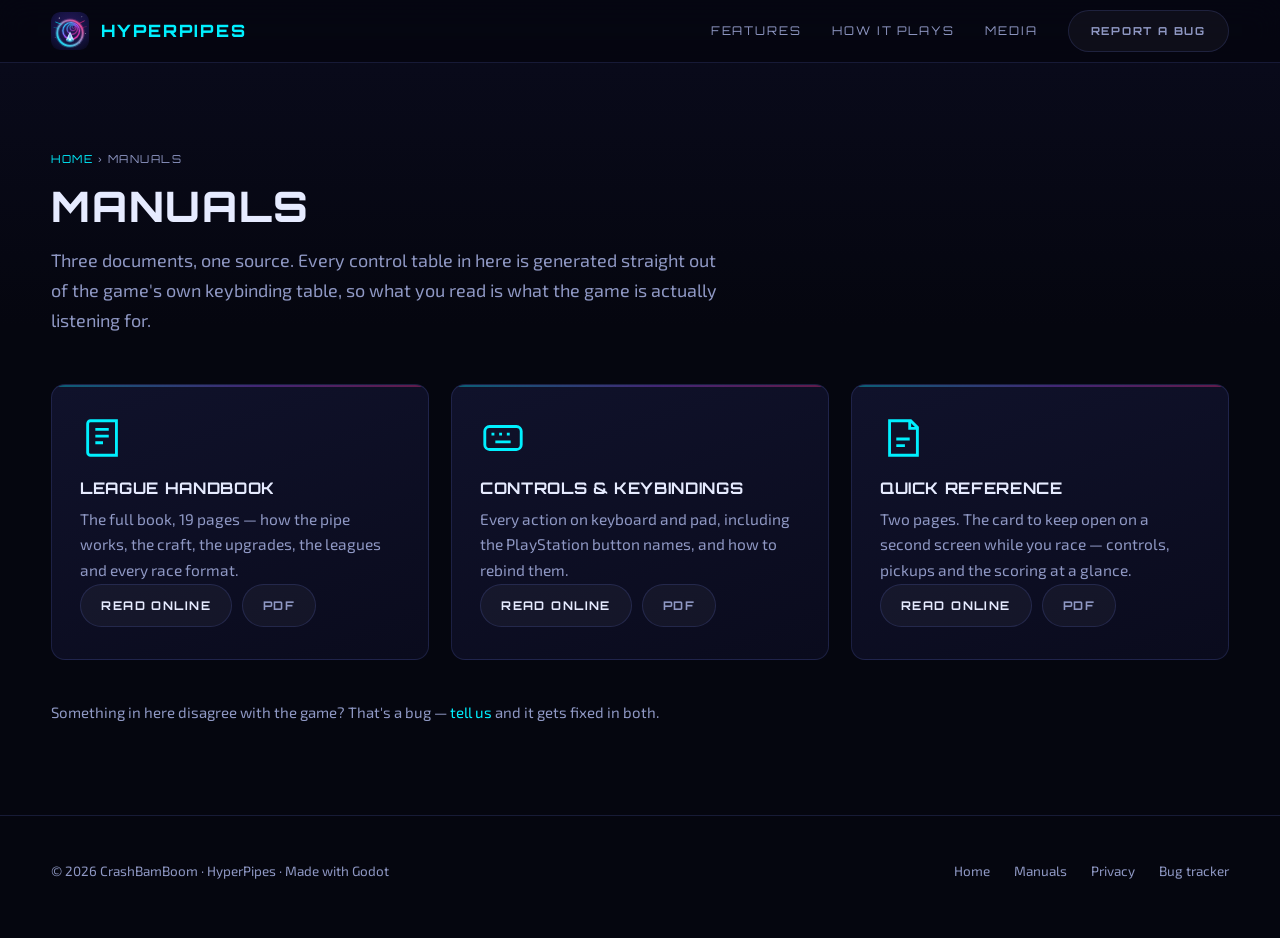
==== manual/index.html @ ef0cdf83 "Add the manual and a privacy policy Steam's Basic Info tab wants an Online Manual URL and a Privacy " ====
<!DOCTYPE html>
<html lang="en">
<head>
<meta charset="utf-8">
<meta name="viewport" content="width=device-width, initial-scale=1">
<title>HyperPipes — Manuals</title>
<meta name="description" content="The HyperPipes League Handbook, controls reference and quick-reference card. Read online or download as PDF.">
<meta name="theme-color" content="#05060f">

<meta property="og:type" content="article">
<meta property="og:title" content="HyperPipes — Manuals">
<meta property="og:description" content="League Handbook, controls reference and quick-reference card. Read online or download as PDF.">
<meta property="og:image" content="../assets/img/social-card.png">
<meta name="twitter:card" content="summary_large_image">

<link rel="icon" href="../assets/img/icon.svg" type="image/svg+xml">
<link rel="apple-touch-icon" href="../assets/img/icon.svg">
<link rel="stylesheet" href="../assets/css/style.css">
</head>
<body>

<header class="topbar stuck">
  <div class="shell">
    <a class="brand" href="../">
      <img src="../assets/img/icon.svg" alt="">
      <b>HyperPipes</b>
    </a>
    <nav class="nav">
      <a href="../#features">Features</a>
      <a href="../#play">How it plays</a>
      <a href="../#media">Media</a>
      <a class="btn" href="https://github.com/CrashBam/hyperpipes-bugs/issues/new/choose" target="_blank" rel="noopener">Report a bug</a>
    </nav>
  </div>
</header>

<main class="subpage">
  <div class="shell">

    <p class="crumb"><a href="../">Home</a> &rsaquo; Manuals</p>
    <h1 class="section-title">Manuals</h1>
    <p class="lede">Three documents, one source. Every control table in here is
    generated straight out of the game's own keybinding table, so what you read
    is what the game is actually listening for.</p>

    <div class="grid">

      <article class="card">
        <svg class="ico" viewBox="0 0 24 24" fill="none" stroke="currentColor" stroke-width="1.5" aria-hidden="true">
          <path d="M4 4.5A1.5 1.5 0 0 1 5.5 3H19v18H5.5A1.5 1.5 0 0 1 4 19.5z"/>
          <path d="M8 7.5h7M8 11h7M8 14.5h4"/>
        </svg>
        <h3>League Handbook</h3>
        <p>The full book, 19 pages — how the pipe works, the craft, the upgrades,
        the leagues and every race format.</p>
        <p class="doc-links">
          <a class="btn" href="manual.html">Read online</a>
          <a class="btn btn-quiet" href="HyperPipes_Manual.pdf" download>PDF</a>
        </p>
      </article>

      <article class="card">
        <svg class="ico" viewBox="0 0 24 24" fill="none" stroke="currentColor" stroke-width="1.5" aria-hidden="true">
          <rect x="2.5" y="6" width="19" height="12" rx="2.5"/>
          <path d="M6 10h1.5M10 10h1.5M14 10h1.5M18 10h.01M8 14h8"/>
        </svg>
        <h3>Controls &amp; Keybindings</h3>
        <p>Every action on keyboard and pad, including the PlayStation button
        names, and how to rebind them.</p>
        <p class="doc-links">
          <a class="btn" href="keybindings.html">Read online</a>
          <a class="btn btn-quiet" href="HyperPipes_Controls.pdf" download>PDF</a>
        </p>
      </article>

      <article class="card">
        <svg class="ico" viewBox="0 0 24 24" fill="none" stroke="currentColor" stroke-width="1.5" aria-hidden="true">
          <path d="M5 3h11l3.5 3.5V21H5z"/>
          <path d="M15.5 3v4H20"/>
          <path d="M8.5 12.5h7M8.5 16h4.5"/>
        </svg>
        <h3>Quick Reference</h3>
        <p>Two pages. The card to keep open on a second screen while you race —
        controls, pickups and the scoring at a glance.</p>
        <p class="doc-links">
          <a class="btn" href="quickref.html">Read online</a>
          <a class="btn btn-quiet" href="HyperPipes_QuickReference.pdf" download>PDF</a>
        </p>
      </article>

    </div>

    <p class="foot-note">Something in here disagree with the game? That's a bug —
    <a href="https://github.com/CrashBam/hyperpipes-bugs/issues/new/choose" target="_blank" rel="noopener">tell us</a>
    and it gets fixed in both.</p>

  </div>
</main>

<footer>
  <div class="shell">
    <p>&copy; <span id="year">2026</span> CrashBamBoom &middot; HyperPipes &middot; Made with Godot</p>
    <nav class="fnav">
      <a href="../">Home</a>
      <a href="./">Manuals</a>
      <a href="../privacy/">Privacy</a>
      <a href="https://github.com/CrashBam/hyperpipes-bugs/issues" target="_blank" rel="noopener">Bug tracker</a>
    </nav>
  </div>
</footer>

<script>document.getElementById("year").textContent = new Date().getFullYear();</script>
</body>
</html>
---- assets/css/style.css ----
/* ==========================================================================
   HYPERPIPES — site styles
   Brand colours are lifted straight from the game's app icon so the site and
   the game read as one thing: cyan -> purple -> pink neon on deep navy.
   ========================================================================== */

@font-face {
  font-family: "Orbitron";
  src: url("../fonts/Orbitron.ttf") format("truetype");
  font-weight: 400 900;
  font-display: swap;
}
@font-face {
  font-family: "Exo2";
  src: url("../fonts/Exo2.ttf") format("truetype");
  font-weight: 300 700;
  font-display: swap;
}

:root {
  --void:      #05060f;
  --navy:      #0a0b1d;
  --panel:     #10122b;
  --panel-hi:  #171a3d;
  --line:      rgba(120, 140, 255, 0.16);

  --cyan:      #00f0ff;
  --purple:    #a44dff;
  --pink:      #ff2e88;

  --text:      #e6ebff;
  --muted:     #8f98c4;

  --neon: linear-gradient(100deg, var(--cyan), var(--purple) 55%, var(--pink));

  --shell: min(1180px, 92vw);
  --r: 14px;
}

*, *::before, *::after { box-sizing: border-box; }

html { scroll-behavior: smooth; scroll-padding-top: 90px; }

body {
  margin: 0;
  background: var(--void);
  color: var(--text);
  font-family: "Exo2", "Segoe UI", system-ui, -apple-system, sans-serif;
  font-size: 17px;
  line-height: 1.65;
  -webkit-font-smoothing: antialiased;
  overflow-x: hidden;
}

h1, h2, h3, .mono {
  font-family: "Orbitron", "Exo2", sans-serif;
  letter-spacing: 0.04em;
  line-height: 1.15;
  margin: 0;
}

a { color: var(--cyan); text-decoration: none; }
a:hover { color: #fff; }

img, svg { max-width: 100%; display: block; }

.shell { width: var(--shell); margin-inline: auto; }

/* --- shared section furniture ------------------------------------------- */

section { position: relative; padding: 96px 0; }

.eyebrow {
  font-family: "Orbitron", sans-serif;
  font-size: 12px;
  letter-spacing: 0.34em;
  text-transform: uppercase;
  color: var(--cyan);
  margin: 0 0 14px;
  display: flex;
  align-items: center;
  gap: 12px;
}
.eyebrow::after {
  content: "";
  flex: 1;
  height: 1px;
  background: linear-gradient(90deg, rgba(0, 240, 255, 0.5), transparent);
}

.section-title {
  font-size: clamp(28px, 4vw, 42px);
  font-weight: 800;
  text-transform: uppercase;
  margin-bottom: 16px;
}

.lede {
  color: var(--muted);
  max-width: 62ch;
  font-size: 18px;
  margin: 0 0 48px;
}

/* --- buttons ------------------------------------------------------------- */

.btn {
  display: inline-flex;
  align-items: center;
  gap: 10px;
  padding: 15px 30px;
  border-radius: 999px;
  border: 1px solid var(--line);
  font-family: "Orbitron", sans-serif;
  font-size: 14px;
  font-weight: 700;
  letter-spacing: 0.12em;
  text-transform: uppercase;
  color: var(--text);
  background: rgba(255, 255, 255, 0.04);
  cursor: pointer;
  transition: transform .18s ease, box-shadow .18s ease,
              background .18s ease, border-color .18s ease;
}
.btn:hover {
  color: #fff;
  transform: translateY(-2px);
  border-color: rgba(0, 240, 255, 0.55);
  background: rgba(0, 240, 255, 0.09);
}
.btn svg { width: 17px; height: 17px; flex: none; }

.btn-primary {
  background: var(--neon);
  border-color: transparent;
  color: #05060f;
  box-shadow: 0 8px 34px rgba(164, 77, 255, 0.35);
}
.btn-primary:hover {
  color: #05060f;
  background: var(--neon);
  box-shadow: 0 12px 42px rgba(164, 77, 255, 0.55);
}

/* --- top bar ------------------------------------------------------------- */

.topbar {
  position: fixed;
  inset: 0 0 auto 0;
  z-index: 50;
  padding: 16px 0;
  transition: background .25s ease, border-color .25s ease, padding .25s ease;
  border-bottom: 1px solid transparent;
}
.topbar.stuck {
  padding: 10px 0;
  background: rgba(5, 6, 15, 0.82);
  backdrop-filter: blur(14px);
  border-bottom-color: var(--line);
}
.topbar .shell {
  display: flex;
  align-items: center;
  gap: 28px;
}

.brand { display: flex; align-items: center; gap: 12px; }
.brand img { width: 38px; height: 38px; border-radius: 9px; }
.brand b {
  font-family: "Orbitron", sans-serif;
  font-size: 17px;
  font-weight: 800;
  letter-spacing: 0.12em;
  text-transform: uppercase;
}

.nav { margin-left: auto; display: flex; align-items: center; gap: 30px; }
.nav a {
  font-family: "Orbitron", sans-serif;
  font-size: 12px;
  letter-spacing: 0.16em;
  text-transform: uppercase;
  color: var(--muted);
}
.nav a:hover { color: #fff; }
.nav .btn { padding: 11px 22px; font-size: 11px; }

/* --- hero ---------------------------------------------------------------- */

.hero {
  min-height: 100svh;
  display: grid;
  place-items: center;
  text-align: center;
  padding: 140px 0 80px;
  overflow: hidden;
}

/* the receding neon tunnel behind the headline */
.hero-art {
  position: absolute;
  inset: 0;
  z-index: 0;
  pointer-events: none;
  overflow: hidden;
}
.hero-art::after {                 /* vignette so text always wins */
  content: "";
  position: absolute;
  inset: 0;
  background:
    radial-gradient(ellipse at 50% 45%,
      rgba(5, 6, 15, .38) 0%, rgba(5, 6, 15, .62) 55%, var(--void) 88%),
    linear-gradient(to bottom, transparent 60%, var(--void) 100%);
}
.hero-art svg { position: absolute; inset: 0; width: 100%; height: 100%; }

/* rings are concentric, so scaling each about its own box centre reads as one
   tunnel rushing at the camera — and fill-box behaves the same in every browser */
.ring {
  transform-box: fill-box;
  transform-origin: center;
  animation: rush 7s linear infinite;
}
.ring:nth-child(2) { animation-delay: -1.16s; }
.ring:nth-child(3) { animation-delay: -2.33s; }
.ring:nth-child(4) { animation-delay: -3.5s; }
.ring:nth-child(5) { animation-delay: -4.66s; }
.ring:nth-child(6) { animation-delay: -5.83s; }

@keyframes rush {
  0%   { transform: scale(.06); opacity: 0; }
  12%  { opacity: .9; }
  70%  { opacity: .55; }
  100% { transform: scale(3.6); opacity: 0; }
}

.hero-inner { position: relative; z-index: 1; }

.badge {
  display: inline-flex;
  align-items: center;
  gap: 9px;
  padding: 7px 17px;
  margin-bottom: 26px;
  border: 1px solid var(--line);
  border-radius: 999px;
  background: rgba(255, 255, 255, 0.04);
  font-family: "Orbitron", sans-serif;
  font-size: 11px;
  letter-spacing: 0.22em;
  text-transform: uppercase;
  color: var(--muted);
}
.badge .dot {
  width: 7px; height: 7px;
  border-radius: 50%;
  background: var(--cyan);
  box-shadow: 0 0 10px var(--cyan);
  animation: blip 2.4s ease-in-out infinite;
}
@keyframes blip { 0%, 100% { opacity: 1; } 50% { opacity: .25; } }

.hero h1 {
  /* one unbreakable word since the rename, so the floor has to stay small
     enough to fit a 320px phone — it can't wrap its way out of trouble */
  font-size: clamp(34px, 11vw, 132px);
  font-weight: 900;
  text-transform: uppercase;
  letter-spacing: 0.02em;
  background: var(--neon);
  -webkit-background-clip: text;
  background-clip: text;
  color: transparent;
  filter: drop-shadow(0 0 34px rgba(0, 240, 255, 0.28));
  margin-bottom: 6px;
}

.hero .tagline {
  font-family: "Orbitron", sans-serif;
  font-size: clamp(13px, 2vw, 19px);
  letter-spacing: 0.3em;
  text-transform: uppercase;
  color: var(--text);
  opacity: .85;
  margin: 0 0 26px;
}

.hero p.pitch {
  max-width: 56ch;
  margin: 0 auto 38px;
  color: var(--muted);
  font-size: clamp(16px, 2vw, 19px);
}

.hero-cta { display: flex; gap: 16px; justify-content: center; flex-wrap: wrap; }

.scroll-hint {
  position: absolute;
  bottom: 28px;
  left: 50%;
  transform: translateX(-50%);
  z-index: 1;
  font-family: "Orbitron", sans-serif;
  font-size: 10px;
  letter-spacing: 0.3em;
  text-transform: uppercase;
  color: var(--muted);
  display: grid;
  justify-items: center;
  gap: 8px;
}
.scroll-hint span.line {
  width: 1px; height: 34px;
  background: linear-gradient(var(--cyan), transparent);
  animation: drop 2.2s ease-in-out infinite;
}
@keyframes drop {
  0%, 100% { opacity: .25; transform: scaleY(.5); transform-origin: top; }
  50%      { opacity: 1;   transform: scaleY(1);  transform-origin: top; }
}

/* --- ticker strip -------------------------------------------------------- */

.strip {
  border-block: 1px solid var(--line);
  background: linear-gradient(90deg, rgba(0, 240, 255, .06), rgba(255, 46, 136, .06));
  padding: 0;
  overflow: hidden;
}
.strip .shell {
  display: flex;
  flex-wrap: wrap;
  justify-content: space-between;
  gap: 18px 40px;
  padding: 22px 0;
}
.strip .stat {
  display: grid;
  gap: 2px;
  min-width: 120px;
}
.strip .stat b {
  font-family: "Orbitron", sans-serif;
  font-size: 26px;
  font-weight: 800;
  background: var(--neon);
  -webkit-background-clip: text;
  background-clip: text;
  color: transparent;
}
.strip .stat span {
  font-size: 12px;
  letter-spacing: 0.18em;
  text-transform: uppercase;
  color: var(--muted);
}

/* --- feature cards ------------------------------------------------------- */

.grid {
  display: grid;
  grid-template-columns: repeat(auto-fit, minmax(290px, 1fr));
  gap: 22px;
}

.card {
  position: relative;
  padding: 30px 28px 32px;
  border: 1px solid var(--line);
  border-radius: var(--r);
  background: linear-gradient(160deg, var(--panel), var(--navy));
  overflow: hidden;
  transition: transform .22s ease, border-color .22s ease, box-shadow .22s ease;
}
.card::before {                       /* neon top edge, lights up on hover */
  content: "";
  position: absolute;
  inset: 0 0 auto 0;
  height: 2px;
  background: var(--neon);
  opacity: .35;
  transition: opacity .22s ease;
}
.card:hover {
  transform: translateY(-4px);
  border-color: rgba(0, 240, 255, 0.35);
  box-shadow: 0 18px 46px rgba(0, 0, 0, 0.5);
}
.card:hover::before { opacity: 1; }

.card .ico {
  width: 46px; height: 46px;
  margin-bottom: 18px;
  color: var(--cyan);
}
.card h3 {
  font-size: 16px;
  font-weight: 700;
  text-transform: uppercase;
  margin-bottom: 10px;
}
.card p { margin: 0; color: var(--muted); font-size: 15.5px; }

/* --- how it plays -------------------------------------------------------- */

.play { background: linear-gradient(180deg, var(--void), var(--navy) 50%, var(--void)); }

.play-wrap {
  display: grid;
  grid-template-columns: 1.05fr 0.95fr;
  gap: 56px;
  align-items: center;
}

.steps { display: grid; gap: 26px; margin: 0; padding: 0; list-style: none; }
.steps li { display: grid; grid-template-columns: 46px 1fr; gap: 18px; }
.steps .num {
  width: 46px; height: 46px;
  display: grid; place-items: center;
  border-radius: 50%;
  border: 1px solid rgba(0, 240, 255, .4);
  font-family: "Orbitron", sans-serif;
  font-weight: 800;
  color: var(--cyan);
  background: rgba(0, 240, 255, .07);
}
.steps h3 { font-size: 15px; text-transform: uppercase; margin-bottom: 6px; }
.steps p { margin: 0; color: var(--muted); font-size: 15.5px; }

.diagram {
  border: 1px solid var(--line);
  border-radius: var(--r);
  background: radial-gradient(circle at 50% 40%, var(--panel-hi), var(--void) 72%);
  padding: 26px;
}
.diagram figcaption {
  margin-top: 14px;
  text-align: center;
  font-size: 13px;
  letter-spacing: 0.14em;
  text-transform: uppercase;
  color: var(--muted);
  font-family: "Orbitron", sans-serif;
}
.orbit-ship { animation: wobble 5s ease-in-out infinite; transform-origin: 150px 150px; }
@keyframes wobble {
  0%, 100% { transform: rotate(-17deg); }
  50%      { transform: rotate(17deg); }
}

/* --- media gallery ------------------------------------------------------- */

.shots {
  display: grid;
  grid-template-columns: repeat(auto-fit, minmax(320px, 1fr));
  gap: 20px;
}

.shot {
  position: relative;
  aspect-ratio: 16 / 9;
  border: 1px solid var(--line);
  border-radius: var(--r);
  overflow: hidden;
  background: var(--panel);
  transition: transform .22s ease, border-color .22s ease;
}
.shot:hover { transform: translateY(-4px); border-color: rgba(0, 240, 255, .4); }
.shot img { width: 100%; height: 100%; object-fit: cover; }
.shot figcaption {
  position: absolute;
  inset: auto 0 0 0;
  padding: 26px 16px 12px;
  background: linear-gradient(transparent, rgba(5, 6, 15, .92));
  font-family: "Orbitron", sans-serif;
  font-size: 11px;
  letter-spacing: 0.18em;
  text-transform: uppercase;
  color: var(--text);
}

/* placeholder plate, shown until real screenshots land in /screenshots */
.shot.empty { display: grid; place-items: center; }
.shot.empty .plate { position: absolute; inset: 0; width: 100%; height: 100%; }
.shot.empty .chip {
  position: relative;
  z-index: 1;
  padding: 8px 16px;
  border: 1px solid rgba(255, 255, 255, .18);
  border-radius: 999px;
  background: rgba(5, 6, 15, .55);
  backdrop-filter: blur(3px);
  font-family: "Orbitron", sans-serif;
  font-size: 10px;
  letter-spacing: 0.24em;
  text-transform: uppercase;
  color: var(--muted);
}

/* --- "coming soon" panel (online multiplayer) ---------------------------- */

.ribbon-panel {
  position: relative;
  overflow: hidden;
  padding: 54px 48px 44px;
  border: 1px solid var(--line);
  border-radius: 20px;
  background:
    radial-gradient(circle at 85% 0%, rgba(164, 77, 255, .16), transparent 50%),
    linear-gradient(160deg, var(--panel), var(--navy));
}

/* diagonal flash across the top-right corner */
.ribbon {
  position: absolute;
  top: 30px;
  right: -66px;
  width: 250px;
  padding: 8px 0;
  transform: rotate(45deg);
  background: var(--neon);
  color: #05060f;
  text-align: center;
  font-family: "Orbitron", sans-serif;
  font-size: 12px;
  font-weight: 800;
  letter-spacing: 0.2em;
  text-transform: uppercase;
  box-shadow: 0 6px 24px rgba(0, 0, 0, .45);
}

.online-points {
  display: grid;
  grid-template-columns: repeat(auto-fit, minmax(240px, 1fr));
  gap: 28px;
  margin-bottom: 38px;
}
.online-points .k {
  display: grid;
  place-items: center;
  width: 44px; height: 44px;
  margin-bottom: 14px;
  border-radius: 12px;
  border: 1px solid rgba(0, 240, 255, .35);
  background: rgba(0, 240, 255, .08);
  font-family: "Orbitron", sans-serif;
  font-size: 19px;
  font-weight: 800;
  color: var(--cyan);
}
.online-points h3 { font-size: 15px; text-transform: uppercase; margin-bottom: 8px; }
.online-points p { margin: 0; color: var(--muted); font-size: 15px; }

.ribbon-panel .status {
  display: flex;
  align-items: flex-start;
  gap: 12px;
  margin: 0;
  padding-top: 26px;
  border-top: 1px solid var(--line);
  color: var(--muted);
  font-size: 14.5px;
}
.ribbon-panel .status b { color: var(--text); font-weight: 600; }
.ribbon-panel .status .pulse {
  flex: none;
  width: 9px; height: 9px;
  margin-top: 7px;
  border-radius: 50%;
  background: var(--cyan);
  box-shadow: 0 0 10px var(--cyan);
  animation: blip 2.4s ease-in-out infinite;
}

/* --- bug report band ----------------------------------------------------- */

.band {
  position: relative;
  border: 1px solid var(--line);
  border-radius: 20px;
  padding: 54px 48px;
  background:
    radial-gradient(circle at 12% 0%, rgba(0, 240, 255, .12), transparent 45%),
    radial-gradient(circle at 88% 100%, rgba(255, 46, 136, .12), transparent 45%),
    linear-gradient(160deg, var(--panel), var(--navy));
  display: grid;
  grid-template-columns: 1fr auto;
  gap: 40px;
  align-items: center;
}
.band h2 { font-size: clamp(24px, 3.2vw, 34px); text-transform: uppercase; margin-bottom: 12px; }
.band p { margin: 0; color: var(--muted); max-width: 58ch; }
.band .actions { display: grid; gap: 12px; justify-items: stretch; }
.band .actions .btn { justify-content: center; }

/* --- footer -------------------------------------------------------------- */

footer {
  border-top: 1px solid var(--line);
  padding: 44px 0 56px;
  background: var(--void);
}
footer .shell {
  display: flex;
  flex-wrap: wrap;
  gap: 18px 34px;
  align-items: center;
  justify-content: space-between;
}
footer .fnav { display: flex; gap: 24px; flex-wrap: wrap; }
footer a, footer p {
  font-size: 13.5px;
  color: var(--muted);
  margin: 0;
}
footer a:hover { color: var(--cyan); }

/* --- scroll reveal ------------------------------------------------------- */

.reveal {
  opacity: 0;
  transform: translateY(22px);
  transition: opacity .6s ease, transform .6s ease;
}
.reveal.in { opacity: 1; transform: none; }

/* --- responsive ---------------------------------------------------------- */

@media (max-width: 900px) {
  .play-wrap { grid-template-columns: 1fr; gap: 40px; }
  .band { grid-template-columns: 1fr; padding: 40px 28px; }
  .ribbon-panel { padding: 44px 26px 36px; }
  .ribbon { top: 22px; right: -72px; width: 230px; font-size: 11px; }
  .nav { gap: 18px; }
  .nav a:not(.btn) { display: none; }
  section { padding: 72px 0; }
}

/* very narrow phones: the wordmark is one long word now, so give the top bar
   room rather than letting the brand and the button fight each other */
@media (max-width: 400px) {
  .brand b { font-size: 14px; letter-spacing: 0.06em; }
  .brand img { width: 32px; height: 32px; }
  .nav .btn { padding: 10px 14px; font-size: 10px; letter-spacing: 0.08em; }
}

@media (prefers-reduced-motion: reduce) {
  html { scroll-behavior: auto; }
  *, *::before, *::after {
    animation-duration: .001ms !important;
    animation-iteration-count: 1 !important;
    transition-duration: .001ms !important;
  }
}

/* --- inner pages (manual index, privacy) --------------------------------- */
/* These have no hero, so they need their own clearance under the fixed top bar
   — otherwise the first heading sits behind it. */

.subpage {
  padding: 150px 0 90px;
  min-height: 70vh;
  background: linear-gradient(180deg, var(--navy), var(--void) 40%);
}

.shell-narrow { width: min(760px, 92vw); }

.crumb {
  font-family: "Orbitron", sans-serif;
  font-size: 11px;
  letter-spacing: 0.14em;
  text-transform: uppercase;
  color: var(--muted);
  margin: 0 0 14px;
}
.crumb a { color: var(--cyan); text-decoration: none; }
.crumb a:hover { text-decoration: underline; }

.updated {
  color: var(--muted);
  font-size: 14px;
  margin: -6px 0 34px;
}

/* Buttons sit in a row at the foot of each manual card. The PDF is the quieter
   of the two — reading online is the one we want people to take. */
.doc-links {
  display: flex;
  gap: 10px;
  flex-wrap: wrap;
  margin: 22px 0 0;
}
.doc-links .btn { padding: 11px 20px; font-size: 12px; }
.btn-quiet { color: var(--muted); }

.foot-note {
  margin: 40px 0 0;
  color: var(--muted);
  font-size: 15px;
}
.foot-note a { color: var(--cyan); }

/* --- long-form copy (privacy) -------------------------------------------- */

.prose h2 {
  font-size: 19px;
  font-weight: 700;
  text-transform: uppercase;
  margin: 44px 0 12px;
  color: var(--text);
}
.prose p, .prose li { color: var(--muted); font-size: 16.5px; }
.prose a { color: var(--cyan); }
.prose ul { padding-left: 22px; margin: 12px 0; }
.prose li { margin-bottom: 9px; }
.prose b { color: var(--text); }

/* The summary box, so nobody has to read the whole thing to get the answer. */
.callout {
  border: 1px solid rgba(0, 240, 255, 0.28);
  border-radius: var(--r);
  background: linear-gradient(160deg, var(--panel), var(--navy));
  padding: 24px 26px;
  margin: 0 0 10px;
}
.callout p { margin: 0; }

@media (max-width: 900px) {
  .subpage { padding: 120px 0 70px; }
}
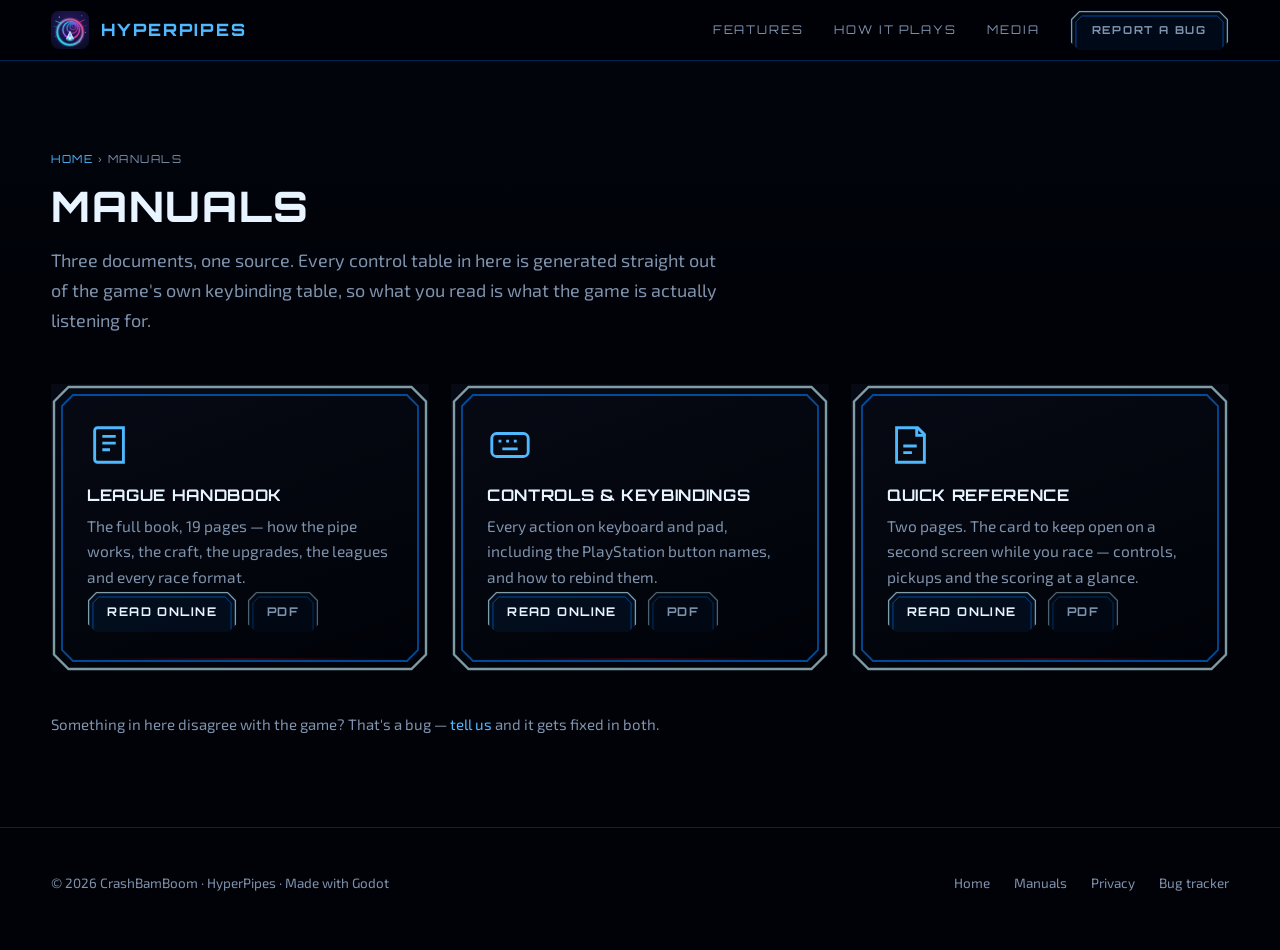
==== commit 3893cf7e: "Wear the capsule: cut-corner trim, and craft racing the pipe The site and the Steam store page were " ====
--- a/manual/index.html
+++ b/manual/index.html
@@ -5,7 +5,7 @@
 <meta name="viewport" content="width=device-width, initial-scale=1">
 <title>HyperPipes — Manuals</title>
 <meta name="description" content="The HyperPipes League Handbook, controls reference and quick-reference card. Read online or download as PDF.">
-<meta name="theme-color" content="#05060f">
+<meta name="theme-color" content="#000208">
 
 <meta property="og:type" content="article">
 <meta property="og:title" content="HyperPipes — Manuals">
--- a/assets/css/style.css
+++ b/assets/css/style.css
@@ -1,7 +1,11 @@
 /* ==========================================================================
    HYPERPIPES — site styles
-   Brand colours are lifted straight from the game's app icon so the site and
-   the game read as one thing: cyan -> purple -> pink neon on deep navy.
+
+   The look is lifted from the Steam capsule art, not invented here: true
+   black, an electric-blue double frame with cut corners, and hot red for
+   anything that means speed or energy. Every colour below was sampled out
+   of _STEAM_READY/HyperPipes_Steam_MainCapsule_1232x706.png, so the store
+   page and the site are literally the same palette.
    ========================================================================== */
 
 @font-face {
@@ -18,23 +22,38 @@
 }
 
 :root {
-  --void:      #05060f;
-  --navy:      #0a0b1d;
-  --panel:     #10122b;
-  --panel-hi:  #171a3d;
-  --line:      rgba(120, 140, 255, 0.16);
-
-  --cyan:      #00f0ff;
-  --purple:    #a44dff;
-  --pink:      #ff2e88;
-
-  --text:      #e6ebff;
-  --muted:     #8f98c4;
-
-  --neon: linear-gradient(100deg, var(--cyan), var(--purple) 55%, var(--pink));
+  --void:      #000208;
+  --navy:      #03050d;
+  --panel:     #070a14;
+  --panel-hi:  #0c1022;
+  --line:      rgba(0, 118, 238, 0.30);
+
+  /* the two lines of the capsule's frame, measured off the PNG:
+     ice #ccf7ff on the outside, electric blue #0076ee just inside it */
+  --ice:       #ccf7ff;
+  --blue:      #0076ee;
+  --blue-hi:   #4fb9ff;
+  --blue-lo:   #0050b0;
+
+  /* the pipe's rings — the capsule's only warm colour, so it is the only
+     thing on the page allowed to mean "go faster" */
+  --red:       #ff1000;
+  --red-hot:   #ffbb98;
+
+  --text:      #e8f4ff;
+  --muted:     #7f93ad;
+
+  --neon: linear-gradient(100deg, var(--blue), var(--blue-hi) 42%, var(--red));
+
+  /* THE FRAME. One SVG, drawn once, stretched onto any box by border-image.
+     The corner slice (26) is never scaled by the browser, so the 45-degree
+     cuts stay sharp at any size; only the straight runs stretch. Elements
+     that want a smaller frame just set --fw. */
+  --frame: url("data:image/svg+xml;utf8,<svg xmlns='http://www.w3.org/2000/svg' width='100' height='100' fill='none'><path d='M3 17.5L17.5 3H82.5L97 17.5V82.5L82.5 97H17.5L3 82.5Z' stroke='%23ccf7ff' stroke-width='2.4'/><path d='M11 22L22 11H78L89 22V78L78 89H22L11 78Z' stroke='%230076ee' stroke-width='1.8'/></svg>");
+  --fw: 26px;
 
   --shell: min(1180px, 92vw);
-  --r: 14px;
+  --r: 0;                    /* the capsule has no rounded corners anywhere */
 }
 
 *, *::before, *::after { box-sizing: border-box; }
@@ -52,6 +71,27 @@
   overflow-x: hidden;
 }
 
+/* a faint starfield over the whole page, so sections that aren't the hero
+   still read as deep space rather than flat black */
+body::before {
+  content: "";
+  position: fixed;
+  inset: 0;
+  z-index: -1;
+  pointer-events: none;
+  background-image:
+    radial-gradient(1.4px 1.4px at 18% 12%,  rgba(255,255,255,.55), transparent),
+    radial-gradient(1px 1px   at 73% 27%,  rgba(255,255,255,.42), transparent),
+    radial-gradient(1.6px 1.6px at 41% 63%,  rgba(207,238,255,.38), transparent),
+    radial-gradient(1px 1px   at 88% 71%,  rgba(255,255,255,.34), transparent),
+    radial-gradient(1.2px 1.2px at 9%  84%,  rgba(255,255,255,.30), transparent),
+    radial-gradient(1px 1px   at 57% 91%,  rgba(207,238,255,.30), transparent),
+    radial-gradient(1.3px 1.3px at 31% 41%,  rgba(255,255,255,.26), transparent);
+  background-size: 620px 520px;
+  background-repeat: repeat;
+  opacity: .55;
+}
+
 h1, h2, h3, .mono {
   font-family: "Orbitron", "Exo2", sans-serif;
   letter-spacing: 0.04em;
@@ -59,12 +99,59 @@
   margin: 0;
 }
 
-a { color: var(--cyan); text-decoration: none; }
+a { color: var(--blue-hi); text-decoration: none; }
 a:hover { color: #fff; }
 
 img, svg { max-width: 100%; display: block; }
 
 .shell { width: var(--shell); margin-inline: auto; }
+
+/* --- the capsule frame --------------------------------------------------- */
+/* Drawn on a pseudo-element pinned to the box, so it costs no layout and no
+   markup — any element can be framed just by naming it here. */
+
+.card,
+.shot,
+.diagram,
+.ribbon-panel,
+.band,
+.callout,
+.btn,
+.badge,
+.steps .num,
+.online-points .k { position: relative; }
+
+.card::before,
+.shot::before,
+.diagram::before,
+.ribbon-panel::before,
+.band::before,
+.callout::before,
+.btn::before,
+.badge::before,
+.steps .num::before,
+.online-points .k::before {
+  content: "";
+  position: absolute;
+  inset: 0;
+  z-index: 3;
+  pointer-events: none;
+  border: 26px solid transparent;
+  border-image: var(--frame) 26 / var(--fw) stretch;
+  opacity: .62;
+  transition: opacity .22s ease;
+}
+
+/* Small controls get a smaller frame and their corners physically cut, so a
+   filled button's square corner never pokes out past the diagonal line. */
+.btn, .badge, .steps .num, .online-points .k {
+  --ch: 9px;
+  clip-path: polygon(
+    var(--ch) 0, calc(100% - var(--ch)) 0,
+    100% var(--ch), 100% calc(100% - var(--ch)),
+    calc(100% - var(--ch)) 100%, var(--ch) 100%,
+    0 calc(100% - var(--ch)), 0 var(--ch));
+}
 
 /* --- shared section furniture ------------------------------------------- */
 
@@ -75,7 +162,7 @@
   font-size: 12px;
   letter-spacing: 0.34em;
   text-transform: uppercase;
-  color: var(--cyan);
+  color: var(--blue-hi);
   margin: 0 0 14px;
   display: flex;
   align-items: center;
@@ -85,7 +172,7 @@
   content: "";
   flex: 1;
   height: 1px;
-  background: linear-gradient(90deg, rgba(0, 240, 255, 0.5), transparent);
+  background: linear-gradient(90deg, var(--blue), transparent);
 }
 
 .section-title {
@@ -105,42 +192,43 @@
 /* --- buttons ------------------------------------------------------------- */
 
 .btn {
+  --fw: 16px;
   display: inline-flex;
   align-items: center;
   gap: 10px;
   padding: 15px 30px;
-  border-radius: 999px;
-  border: 1px solid var(--line);
+  border: 0;
   font-family: "Orbitron", sans-serif;
   font-size: 14px;
   font-weight: 700;
   letter-spacing: 0.12em;
   text-transform: uppercase;
   color: var(--text);
-  background: rgba(255, 255, 255, 0.04);
+  background: rgba(0, 118, 238, 0.07);
   cursor: pointer;
-  transition: transform .18s ease, box-shadow .18s ease,
-              background .18s ease, border-color .18s ease;
+  transition: transform .18s ease, box-shadow .18s ease, background .18s ease;
 }
 .btn:hover {
   color: #fff;
   transform: translateY(-2px);
-  border-color: rgba(0, 240, 255, 0.55);
-  background: rgba(0, 240, 255, 0.09);
-}
+  background: rgba(0, 118, 238, 0.18);
+  box-shadow: 0 8px 30px rgba(0, 118, 238, 0.28);
+}
+.btn:hover::before { opacity: 1; }
 .btn svg { width: 17px; height: 17px; flex: none; }
 
+/* the one red thing in the furniture: the primary call to action */
 .btn-primary {
-  background: var(--neon);
-  border-color: transparent;
+  background: linear-gradient(100deg, #ff3a12, var(--red) 55%, #d20c00);
   color: #05060f;
-  box-shadow: 0 8px 34px rgba(164, 77, 255, 0.35);
+  box-shadow: 0 8px 34px rgba(255, 16, 0, 0.30);
 }
 .btn-primary:hover {
   color: #05060f;
-  background: var(--neon);
-  box-shadow: 0 12px 42px rgba(164, 77, 255, 0.55);
-}
+  background: linear-gradient(100deg, #ff4c22, #ff1f0c 55%, #e01000);
+  box-shadow: 0 12px 46px rgba(255, 16, 0, 0.48);
+}
+.btn-primary::before { opacity: .85; }
 
 /* --- top bar ------------------------------------------------------------- */
 
@@ -154,7 +242,7 @@
 }
 .topbar.stuck {
   padding: 10px 0;
-  background: rgba(5, 6, 15, 0.82);
+  background: rgba(0, 2, 8, 0.86);
   backdrop-filter: blur(14px);
   border-bottom-color: var(--line);
 }
@@ -165,7 +253,7 @@
 }
 
 .brand { display: flex; align-items: center; gap: 12px; }
-.brand img { width: 38px; height: 38px; border-radius: 9px; }
+.brand img { width: 38px; height: 38px; }
 .brand b {
   font-family: "Orbitron", sans-serif;
   font-size: 17px;
@@ -183,7 +271,7 @@
   color: var(--muted);
 }
 .nav a:hover { color: #fff; }
-.nav .btn { padding: 11px 22px; font-size: 11px; }
+.nav .btn { --fw: 14px; padding: 11px 22px; font-size: 11px; }
 
 /* --- hero ---------------------------------------------------------------- */
 
@@ -196,7 +284,7 @@
   overflow: hidden;
 }
 
-/* the receding neon tunnel behind the headline */
+/* the pipe sweeping away into the distance, with craft racing its crown */
 .hero-art {
   position: absolute;
   inset: 0;
@@ -204,48 +292,32 @@
   pointer-events: none;
   overflow: hidden;
 }
-.hero-art::after {                 /* vignette so text always wins */
+/* The vignette is a pool of shadow under the words, not a wash over the whole
+   picture — the capsule's pipe is the brightest thing on it, and dimming the
+   art evenly to protect the copy threw all of that away. */
+.hero-art::after {
   content: "";
   position: absolute;
   inset: 0;
   background:
-    radial-gradient(ellipse at 50% 45%,
-      rgba(5, 6, 15, .38) 0%, rgba(5, 6, 15, .62) 55%, var(--void) 88%),
-    linear-gradient(to bottom, transparent 60%, var(--void) 100%);
+    radial-gradient(ellipse 52% 40% at 50% 50%,
+      rgba(0, 2, 8, .88) 0%, rgba(0, 2, 8, .60) 52%, transparent 100%),
+    linear-gradient(to bottom, transparent 70%, var(--void) 100%);
 }
 .hero-art svg { position: absolute; inset: 0; width: 100%; height: 100%; }
 
-/* rings are concentric, so scaling each about its own box centre reads as one
-   tunnel rushing at the camera — and fill-box behaves the same in every browser */
-.ring {
-  transform-box: fill-box;
-  transform-origin: center;
-  animation: rush 7s linear infinite;
-}
-.ring:nth-child(2) { animation-delay: -1.16s; }
-.ring:nth-child(3) { animation-delay: -2.33s; }
-.ring:nth-child(4) { animation-delay: -3.5s; }
-.ring:nth-child(5) { animation-delay: -4.66s; }
-.ring:nth-child(6) { animation-delay: -5.83s; }
-
-@keyframes rush {
-  0%   { transform: scale(.06); opacity: 0; }
-  12%  { opacity: .9; }
-  70%  { opacity: .55; }
-  100% { transform: scale(3.6); opacity: 0; }
-}
-
 .hero-inner { position: relative; z-index: 1; }
 
 .badge {
+  --fw: 13px;
+  --ch: 7px;
   display: inline-flex;
   align-items: center;
   gap: 9px;
-  padding: 7px 17px;
+  padding: 8px 18px;
   margin-bottom: 26px;
-  border: 1px solid var(--line);
-  border-radius: 999px;
-  background: rgba(255, 255, 255, 0.04);
+  border: 0;
+  background: rgba(0, 118, 238, 0.10);
   font-family: "Orbitron", sans-serif;
   font-size: 11px;
   letter-spacing: 0.22em;
@@ -254,26 +326,32 @@
 }
 .badge .dot {
   width: 7px; height: 7px;
-  border-radius: 50%;
-  background: var(--cyan);
-  box-shadow: 0 0 10px var(--cyan);
+  background: var(--red);
+  box-shadow: 0 0 10px var(--red);
   animation: blip 2.4s ease-in-out infinite;
 }
 @keyframes blip { 0%, 100% { opacity: 1; } 50% { opacity: .25; } }
 
+/* The capsule wordmark: ice-white, slanted, with a hard blue outline and a
+   blue halo. The halo is deliberately darker than the glyphs — a glow the
+   same colour as the text just reads as blur. */
 .hero h1 {
   /* one unbreakable word since the rename, so the floor has to stay small
      enough to fit a 320px phone — it can't wrap its way out of trouble */
   font-size: clamp(34px, 11vw, 132px);
   font-weight: 900;
+  font-style: italic;
   text-transform: uppercase;
   letter-spacing: 0.02em;
-  background: var(--neon);
-  -webkit-background-clip: text;
-  background-clip: text;
-  color: transparent;
-  filter: drop-shadow(0 0 34px rgba(0, 240, 255, 0.28));
-  margin-bottom: 6px;
+  color: var(--ice);
+  text-shadow:
+    -0.018em 0 0 var(--blue),  0.018em 0 0 var(--blue),
+     0 -0.018em 0 var(--blue), 0 0.018em 0 var(--blue),
+    -0.014em -0.014em 0 var(--blue),  0.014em -0.014em 0 var(--blue),
+    -0.014em  0.014em 0 var(--blue),  0.014em  0.014em 0 var(--blue),
+     0 0 0.22em rgba(0, 118, 238, .60),
+     0 0 0.6em  rgba(0, 118, 238, .32);
+  margin-bottom: 10px;
 }
 
 .hero .tagline {
@@ -312,7 +390,7 @@
 }
 .scroll-hint span.line {
   width: 1px; height: 34px;
-  background: linear-gradient(var(--cyan), transparent);
+  background: linear-gradient(var(--blue-hi), transparent);
   animation: drop 2.2s ease-in-out infinite;
 }
 @keyframes drop {
@@ -320,11 +398,22 @@
   50%      { opacity: 1;   transform: scaleY(1);  transform-origin: top; }
 }
 
+/* --- ship animation ------------------------------------------------------ */
+/* The craft themselves move with SMIL inside the hero SVG (see index.html) —
+   it stays in the SVG's own coordinate system however the art is cropped.
+   This is only the engine flicker, which is easier to express in CSS. */
+
+.flare { animation: flicker 0.42s steps(2, end) infinite; }
+@keyframes flicker {
+  0%, 100% { opacity: 1; }
+  50%      { opacity: .72; }
+}
+
 /* --- ticker strip -------------------------------------------------------- */
 
 .strip {
   border-block: 1px solid var(--line);
-  background: linear-gradient(90deg, rgba(0, 240, 255, .06), rgba(255, 46, 136, .06));
+  background: linear-gradient(90deg, rgba(0, 118, 238, .10), rgba(255, 16, 0, .08));
   padding: 0;
   overflow: hidden;
 }
@@ -344,10 +433,9 @@
   font-family: "Orbitron", sans-serif;
   font-size: 26px;
   font-weight: 800;
-  background: var(--neon);
-  -webkit-background-clip: text;
-  background-clip: text;
-  color: transparent;
+  font-style: italic;
+  color: var(--ice);
+  text-shadow: 0 0 14px rgba(0, 118, 238, .7);
 }
 .strip .stat span {
   font-size: 12px;
@@ -365,34 +453,31 @@
 }
 
 .card {
-  position: relative;
-  padding: 30px 28px 32px;
-  border: 1px solid var(--line);
-  border-radius: var(--r);
-  background: linear-gradient(160deg, var(--panel), var(--navy));
-  overflow: hidden;
-  transition: transform .22s ease, border-color .22s ease, box-shadow .22s ease;
-}
-.card::before {                       /* neon top edge, lights up on hover */
+  padding: 38px 36px 40px;
+  border: 0;
+  background: linear-gradient(160deg, var(--panel), var(--void));
+  transition: transform .22s ease, box-shadow .22s ease;
+}
+.card::after {                       /* red edge at the foot, lights up on hover */
   content: "";
   position: absolute;
-  inset: 0 0 auto 0;
+  inset: auto 26px 12px 26px;
   height: 2px;
-  background: var(--neon);
-  opacity: .35;
+  background: linear-gradient(90deg, transparent, var(--red), transparent);
+  opacity: .22;
   transition: opacity .22s ease;
 }
 .card:hover {
   transform: translateY(-4px);
-  border-color: rgba(0, 240, 255, 0.35);
-  box-shadow: 0 18px 46px rgba(0, 0, 0, 0.5);
+  box-shadow: 0 18px 46px rgba(0, 0, 0, 0.6), 0 0 34px rgba(0, 118, 238, .12);
 }
 .card:hover::before { opacity: 1; }
+.card:hover::after  { opacity: .9; }
 
 .card .ico {
   width: 46px; height: 46px;
   margin-bottom: 18px;
-  color: var(--cyan);
+  color: var(--blue-hi);
 }
 .card h3 {
   font-size: 16px;
@@ -416,23 +501,23 @@
 .steps { display: grid; gap: 26px; margin: 0; padding: 0; list-style: none; }
 .steps li { display: grid; grid-template-columns: 46px 1fr; gap: 18px; }
 .steps .num {
+  --fw: 13px;
+  --ch: 7px;
   width: 46px; height: 46px;
   display: grid; place-items: center;
-  border-radius: 50%;
-  border: 1px solid rgba(0, 240, 255, .4);
   font-family: "Orbitron", sans-serif;
   font-weight: 800;
-  color: var(--cyan);
-  background: rgba(0, 240, 255, .07);
+  font-style: italic;
+  color: var(--ice);
+  background: rgba(0, 118, 238, .12);
 }
 .steps h3 { font-size: 15px; text-transform: uppercase; margin-bottom: 6px; }
 .steps p { margin: 0; color: var(--muted); font-size: 15.5px; }
 
 .diagram {
-  border: 1px solid var(--line);
-  border-radius: var(--r);
+  border: 0;
   background: radial-gradient(circle at 50% 40%, var(--panel-hi), var(--void) 72%);
-  padding: 26px;
+  padding: 34px;
 }
 .diagram figcaption {
   margin-top: 14px;
@@ -458,21 +543,21 @@
 }
 
 .shot {
-  position: relative;
   aspect-ratio: 16 / 9;
-  border: 1px solid var(--line);
-  border-radius: var(--r);
+  border: 0;
   overflow: hidden;
   background: var(--panel);
-  transition: transform .22s ease, border-color .22s ease;
-}
-.shot:hover { transform: translateY(-4px); border-color: rgba(0, 240, 255, .4); }
+  transition: transform .22s ease;
+}
+.shot:hover { transform: translateY(-4px); }
+.shot:hover::before { opacity: 1; }
 .shot img { width: 100%; height: 100%; object-fit: cover; }
 .shot figcaption {
   position: absolute;
   inset: auto 0 0 0;
-  padding: 26px 16px 12px;
-  background: linear-gradient(transparent, rgba(5, 6, 15, .92));
+  z-index: 2;
+  padding: 30px 26px 18px;
+  background: linear-gradient(transparent, rgba(0, 2, 8, .94));
   font-family: "Orbitron", sans-serif;
   font-size: 11px;
   letter-spacing: 0.18em;
@@ -484,12 +569,12 @@
 .shot.empty { display: grid; place-items: center; }
 .shot.empty .plate { position: absolute; inset: 0; width: 100%; height: 100%; }
 .shot.empty .chip {
+  --fw: 13px;
+  --ch: 7px;
   position: relative;
-  z-index: 1;
-  padding: 8px 16px;
-  border: 1px solid rgba(255, 255, 255, .18);
-  border-radius: 999px;
-  background: rgba(5, 6, 15, .55);
+  z-index: 2;
+  padding: 9px 18px;
+  background: rgba(0, 2, 8, .62);
   backdrop-filter: blur(3px);
   font-family: "Orbitron", sans-serif;
   font-size: 10px;
@@ -501,25 +586,24 @@
 /* --- "coming soon" panel (online multiplayer) ---------------------------- */
 
 .ribbon-panel {
-  position: relative;
   overflow: hidden;
-  padding: 54px 48px 44px;
-  border: 1px solid var(--line);
-  border-radius: 20px;
+  padding: 60px 56px 50px;
+  border: 0;
   background:
-    radial-gradient(circle at 85% 0%, rgba(164, 77, 255, .16), transparent 50%),
-    linear-gradient(160deg, var(--panel), var(--navy));
+    radial-gradient(circle at 85% 0%, rgba(0, 118, 238, .16), transparent 50%),
+    linear-gradient(160deg, var(--panel), var(--void));
 }
 
 /* diagonal flash across the top-right corner */
 .ribbon {
   position: absolute;
-  top: 30px;
+  top: 34px;
   right: -66px;
+  z-index: 4;
   width: 250px;
   padding: 8px 0;
   transform: rotate(45deg);
-  background: var(--neon);
+  background: linear-gradient(100deg, #ff3a12, var(--red) 60%, #d20c00);
   color: #05060f;
   text-align: center;
   font-family: "Orbitron", sans-serif;
@@ -527,7 +611,7 @@
   font-weight: 800;
   letter-spacing: 0.2em;
   text-transform: uppercase;
-  box-shadow: 0 6px 24px rgba(0, 0, 0, .45);
+  box-shadow: 0 6px 24px rgba(0, 0, 0, .55);
 }
 
 .online-points {
@@ -537,17 +621,19 @@
   margin-bottom: 38px;
 }
 .online-points .k {
+  --fw: 13px;
+  --ch: 7px;
   display: grid;
   place-items: center;
   width: 44px; height: 44px;
   margin-bottom: 14px;
-  border-radius: 12px;
-  border: 1px solid rgba(0, 240, 255, .35);
-  background: rgba(0, 240, 255, .08);
+  border: 0;
+  background: rgba(0, 118, 238, .12);
   font-family: "Orbitron", sans-serif;
   font-size: 19px;
   font-weight: 800;
-  color: var(--cyan);
+  font-style: italic;
+  color: var(--ice);
 }
 .online-points h3 { font-size: 15px; text-transform: uppercase; margin-bottom: 8px; }
 .online-points p { margin: 0; color: var(--muted); font-size: 15px; }
@@ -567,23 +653,20 @@
   flex: none;
   width: 9px; height: 9px;
   margin-top: 7px;
-  border-radius: 50%;
-  background: var(--cyan);
-  box-shadow: 0 0 10px var(--cyan);
+  background: var(--red);
+  box-shadow: 0 0 10px var(--red);
   animation: blip 2.4s ease-in-out infinite;
 }
 
 /* --- bug report band ----------------------------------------------------- */
 
 .band {
-  position: relative;
-  border: 1px solid var(--line);
-  border-radius: 20px;
-  padding: 54px 48px;
+  border: 0;
+  padding: 60px 56px;
   background:
-    radial-gradient(circle at 12% 0%, rgba(0, 240, 255, .12), transparent 45%),
-    radial-gradient(circle at 88% 100%, rgba(255, 46, 136, .12), transparent 45%),
-    linear-gradient(160deg, var(--panel), var(--navy));
+    radial-gradient(circle at 12% 0%, rgba(0, 118, 238, .14), transparent 45%),
+    radial-gradient(circle at 88% 100%, rgba(255, 16, 0, .10), transparent 45%),
+    linear-gradient(160deg, var(--panel), var(--void));
   display: grid;
   grid-template-columns: 1fr auto;
   gap: 40px;
@@ -614,7 +697,7 @@
   color: var(--muted);
   margin: 0;
 }
-footer a:hover { color: var(--cyan); }
+footer a:hover { color: var(--blue-hi); }
 
 /* --- scroll reveal ------------------------------------------------------- */
 
@@ -629,12 +712,16 @@
 
 @media (max-width: 900px) {
   .play-wrap { grid-template-columns: 1fr; gap: 40px; }
-  .band { grid-template-columns: 1fr; padding: 40px 28px; }
-  .ribbon-panel { padding: 44px 26px 36px; }
+  .band { grid-template-columns: 1fr; padding: 44px 30px; }
+  .ribbon-panel { padding: 48px 28px 38px; }
   .ribbon { top: 22px; right: -72px; width: 230px; font-size: 11px; }
+  .card { padding: 32px 28px 34px; }
   .nav { gap: 18px; }
   .nav a:not(.btn) { display: none; }
   section { padding: 72px 0; }
+  /* the frame's cut corners are a fixed size, so on small boxes it has to
+     shrink with them or the diagonals eat the content */
+  :root { --fw: 20px; }
 }
 
 /* very narrow phones: the wordmark is one long word now, so give the top bar
@@ -674,7 +761,7 @@
   color: var(--muted);
   margin: 0 0 14px;
 }
-.crumb a { color: var(--cyan); text-decoration: none; }
+.crumb a { color: var(--blue-hi); text-decoration: none; }
 .crumb a:hover { text-decoration: underline; }
 
 .updated {
@@ -691,15 +778,16 @@
   flex-wrap: wrap;
   margin: 22px 0 0;
 }
-.doc-links .btn { padding: 11px 20px; font-size: 12px; }
-.btn-quiet { color: var(--muted); }
+.doc-links .btn { --fw: 14px; padding: 11px 20px; font-size: 12px; }
+.btn-quiet { color: var(--muted); background: rgba(0, 118, 238, 0.03); }
+.btn-quiet::before { opacity: .38; }
 
 .foot-note {
   margin: 40px 0 0;
   color: var(--muted);
   font-size: 15px;
 }
-.foot-note a { color: var(--cyan); }
+.foot-note a { color: var(--blue-hi); }
 
 /* --- long-form copy (privacy) -------------------------------------------- */
 
@@ -711,17 +799,16 @@
   color: var(--text);
 }
 .prose p, .prose li { color: var(--muted); font-size: 16.5px; }
-.prose a { color: var(--cyan); }
+.prose a { color: var(--blue-hi); }
 .prose ul { padding-left: 22px; margin: 12px 0; }
 .prose li { margin-bottom: 9px; }
 .prose b { color: var(--text); }
 
 /* The summary box, so nobody has to read the whole thing to get the answer. */
 .callout {
-  border: 1px solid rgba(0, 240, 255, 0.28);
-  border-radius: var(--r);
-  background: linear-gradient(160deg, var(--panel), var(--navy));
-  padding: 24px 26px;
+  border: 0;
+  background: linear-gradient(160deg, var(--panel), var(--void));
+  padding: 34px 36px;
   margin: 0 0 10px;
 }
 .callout p { margin: 0; }
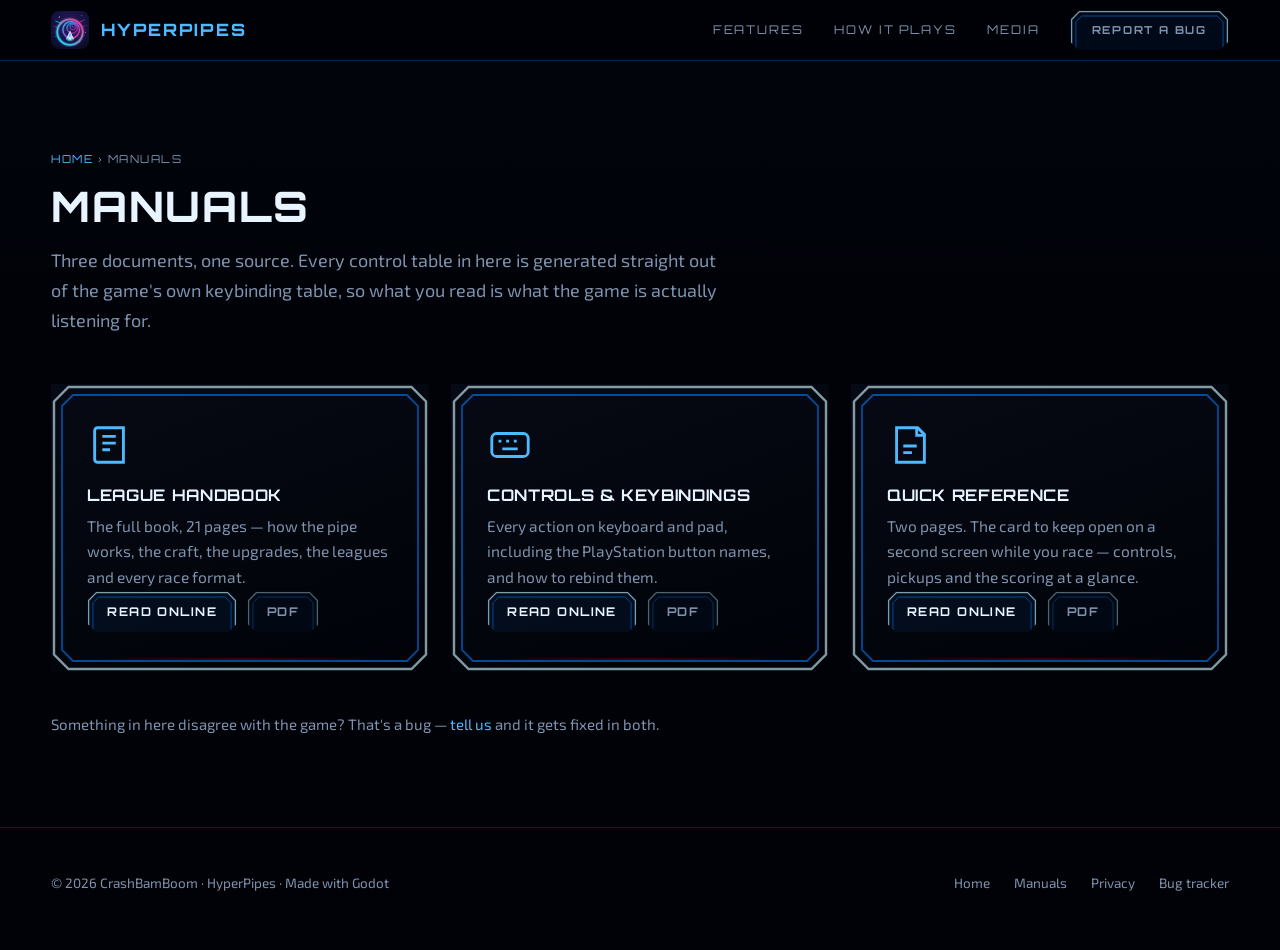
==== commit ae8b1f48: "Publish the updated manual: the crest rule, the firewall, chapter 15 Synced straight out of the game" ====
--- a/manual/index.html
+++ b/manual/index.html
@@ -51,7 +51,7 @@
           <path d="M8 7.5h7M8 11h7M8 14.5h4"/>
         </svg>
         <h3>League Handbook</h3>
-        <p>The full book, 19 pages — how the pipe works, the craft, the upgrades,
+        <p>The full book, 21 pages — how the pipe works, the craft, the upgrades,
         the leagues and every race format.</p>
         <p class="doc-links">
           <a class="btn" href="manual.html">Read online</a>
--- a/assets/css/style.css
+++ b/assets/css/style.css
@@ -115,6 +115,7 @@
 .diagram,
 .ribbon-panel,
 .band,
+.steam-band,
 .callout,
 .btn,
 .badge,
@@ -126,6 +127,7 @@
 .diagram::before,
 .ribbon-panel::before,
 .band::before,
+.steam-band::before,
 .callout::before,
 .btn::before,
 .badge::before,
@@ -217,16 +219,20 @@
 .btn:hover::before { opacity: 1; }
 .btn svg { width: 17px; height: 17px; flex: none; }
 
-/* the one red thing in the furniture: the primary call to action */
+/* The primary call to action. It was HOT RED until 2026-08-19; David asked for
+   it in the site's own blue instead. The ramp is not a new colour — it is the
+   hero art's own `rimLight` gradient (#e4f7ff -> #4fb9ff -> #0076ee), so the
+   button is lit by the same light as the pipe behind it. Text stays near-black
+   because the ramp is bright at the end the eye starts from. */
 .btn-primary {
-  background: linear-gradient(100deg, #ff3a12, var(--red) 55%, #d20c00);
-  color: #05060f;
-  box-shadow: 0 8px 34px rgba(255, 16, 0, 0.30);
+  background: linear-gradient(100deg, #a9e6ff, var(--blue-hi) 45%, var(--blue));
+  color: #04121f;
+  box-shadow: 0 8px 34px rgba(0, 118, 238, 0.38);
 }
 .btn-primary:hover {
-  color: #05060f;
-  background: linear-gradient(100deg, #ff4c22, #ff1f0c 55%, #e01000);
-  box-shadow: 0 12px 46px rgba(255, 16, 0, 0.48);
+  color: #04121f;
+  background: linear-gradient(100deg, #c8f0ff, #6fc9ff 45%, #1a8bff);
+  box-shadow: 0 12px 46px rgba(0, 118, 238, 0.55);
 }
 .btn-primary::before { opacity: .85; }
 
@@ -556,8 +562,14 @@
   position: absolute;
   inset: auto 0 0 0;
   z-index: 2;
-  padding: 30px 26px 18px;
-  background: linear-gradient(transparent, rgba(0, 2, 8, .94));
+  padding: 44px 26px 18px;
+  /* The scrim used to be a single ramp to .94, which was plenty over the dark
+     placeholder plates. Real captures went in 2026-08-19 and one of them is a
+     bright cyan sky — the caption sat at roughly half opacity and vanished into
+     it. The ramp now reaches most of its darkness early, so the text has a
+     solid floor whatever the shot behind it is doing. */
+  background: linear-gradient(transparent, rgba(0, 2, 8, .62) 38%, rgba(0, 2, 8, .96));
+  text-shadow: 0 1px 3px rgba(0, 2, 8, .9);
   font-family: "Orbitron", sans-serif;
   font-size: 11px;
   letter-spacing: 0.18em;
@@ -816,3 +828,79 @@
 @media (max-width: 900px) {
   .subpage { padding: 120px 0 70px; }
 }
+
+
+/* --- the Steam band -------------------------------------------------------
+   Added 2026-08-19, the day after the store page went public. The site had no
+   link to Steam at all, which was the single biggest thing missing from it.
+
+   The art is the wishlist plate out of
+   _STEAM_READY/Video Art For Steam Wishlist/, and it already carries its own
+   blue frame — so this box deliberately runs the site frame at a smaller --fw
+   and lets the two sit concentric rather than fighting.
+   -------------------------------------------------------------------------- */
+.steam-band {
+  --fw: 20px;
+  padding: 0;
+  background: linear-gradient(160deg, var(--panel), var(--void));
+  display: grid;
+  grid-template-columns: 1.15fr 1fr;
+  align-items: stretch;
+  overflow: hidden;
+}
+
+.steam-band .art { position: relative; min-height: 100%; background: #000; overflow: hidden; }
+.steam-band .art img {
+  display: block;
+  width: 100%;
+  height: 100%;
+  object-fit: cover;
+  /* Anchor LEFT and overhang. The plate's own Steam badge sits at its far
+     right, and the art's aspect is so close to this cell's that `cover` alone
+     barely crops — the badge survived as a grey smudge right where the copy
+     starts. Widening the image past its box and clipping it on .art's overflow
+     throws that right-hand fifth away for good. The button carries the Steam
+     mark instead, once. */
+  object-position: left center;
+  width: 124%;
+  max-width: none;
+}
+/* the art is a black plate; this feathers it into the panel beside it rather
+   than ending on a hard vertical seam */
+.steam-band .art::after {
+  content: "";
+  position: absolute;
+  inset: 0;
+  background: linear-gradient(90deg, transparent 70%, var(--void));
+  pointer-events: none;
+}
+
+.steam-band .say { padding: 52px 52px 52px 12px; display: grid; gap: 18px; align-content: center; }
+.steam-band .say h2 {
+  font-family: "Orbitron", sans-serif;
+  font-size: clamp(22px, 2.6vw, 30px);
+  text-transform: uppercase;
+  letter-spacing: 0.06em;
+  margin: 0;
+  line-height: 1.25;
+}
+.steam-band .say h2 em { font-style: normal; color: var(--blue-hi); }
+.steam-band .say p { margin: 0; color: var(--muted); max-width: 46ch; }
+.steam-band .when {
+  font-family: "Orbitron", sans-serif;
+  font-size: 13px;
+  letter-spacing: 0.18em;
+  text-transform: uppercase;
+  color: var(--ice);
+}
+.steam-band .when b { color: var(--blue-hi); font-weight: 700; }
+.steam-band .actions { display: flex; flex-wrap: wrap; gap: 12px; }
+
+@media (max-width: 820px) {
+  .steam-band { grid-template-columns: 1fr; }
+  .steam-band .art { aspect-ratio: 16 / 9; }
+  .steam-band .art img { width: 100%; }
+  .steam-band .art::after { background: linear-gradient(180deg, transparent 55%, var(--void)); }
+  .steam-band .say { padding: 34px 28px 40px; }
+  .steam-band .actions .btn { flex: 1 1 100%; justify-content: center; }
+}
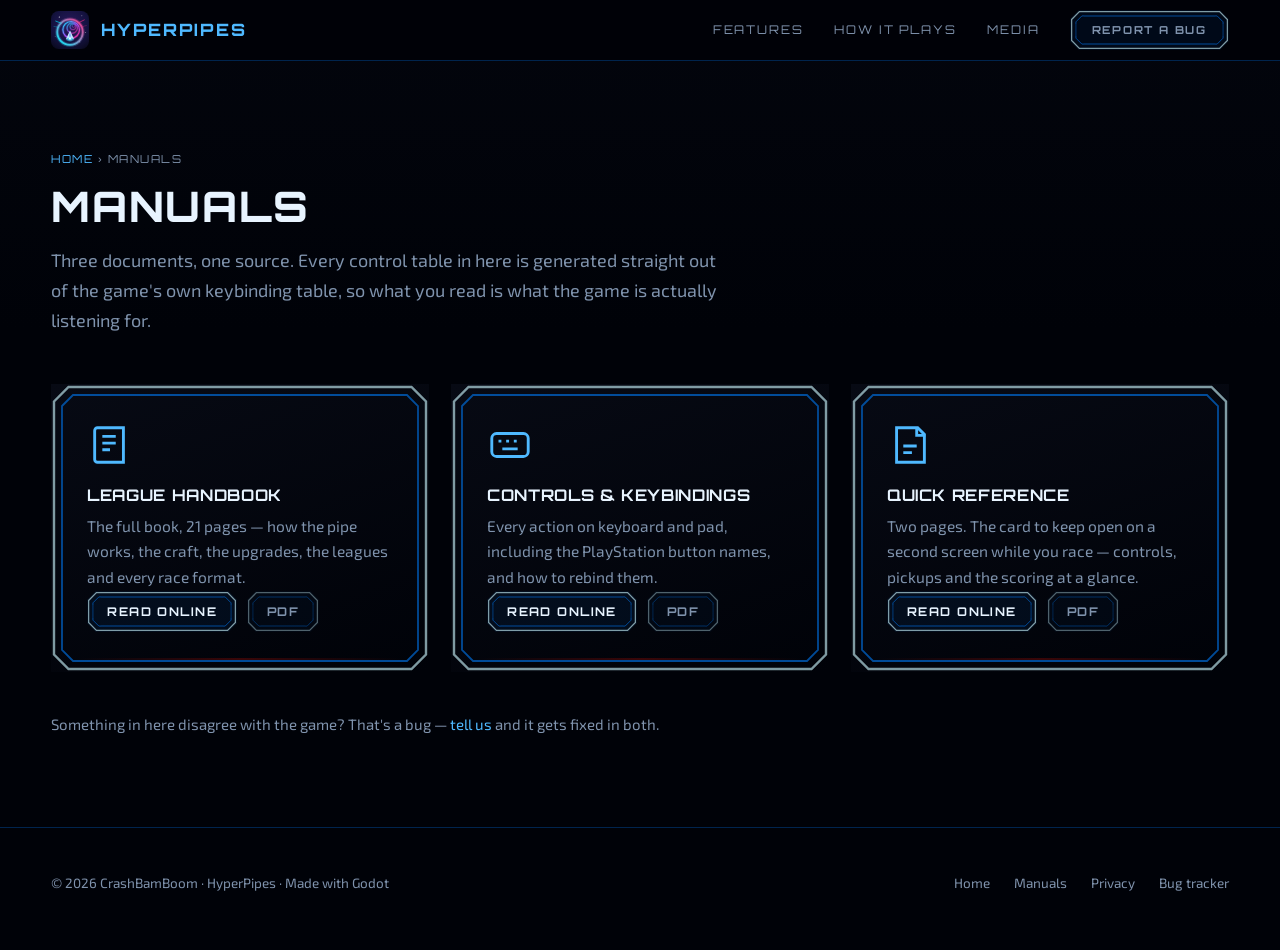
==== commit a7ea5fcb: "A front door for bug reports that needs no account The tracker stays on GitHub; the intake moves to " ====
--- a/manual/index.html
+++ b/manual/index.html
@@ -29,7 +29,7 @@
       <a href="../#features">Features</a>
       <a href="../#play">How it plays</a>
       <a href="../#media">Media</a>
-      <a class="btn" href="https://github.com/CrashBam/hyperpipes-bugs/issues/new/choose" target="_blank" rel="noopener">Report a bug</a>
+      <a class="btn" href="../report/">Report a bug</a>
     </nav>
   </div>
 </header>
@@ -91,7 +91,7 @@
     </div>
 
     <p class="foot-note">Something in here disagree with the game? That's a bug —
-    <a href="https://github.com/CrashBam/hyperpipes-bugs/issues/new/choose" target="_blank" rel="noopener">tell us</a>
+    <a href="../report/">tell us</a>
     and it gets fixed in both.</p>
 
   </div>
--- a/assets/css/style.css
+++ b/assets/css/style.css
@@ -138,7 +138,15 @@
   inset: 0;
   z-index: 3;
   pointer-events: none;
-  border: 26px solid transparent;
+  /* The border WIDTH has to follow --fw, not sit at a hard 26px.
+     --fw was always the lever for small controls, but it only ever set
+     border-image-width; the border box itself stayed 26px on every side. On
+     anything shorter than 52px that is over-constrained — 26 top + 26 bottom
+     against a 42px button — and the browser drops the BOTTOM edge, leaving the
+     frame drawn as an open-ended bracket. Every small button on the site was
+     missing its bottom line (David spotted it on the manuals page, 2026-08-19).
+     Big framed things default --fw to 26px, so nothing about them changes. */
+  border: var(--fw) solid transparent;
   border-image: var(--frame) 26 / var(--fw) stretch;
   opacity: .62;
   transition: opacity .22s ease;
@@ -278,6 +286,13 @@
 }
 .nav a:hover { color: #fff; }
 .nav .btn { --fw: 14px; padding: 11px 22px; font-size: 11px; }
+.nav .btn svg { width: 15px; height: 15px; }
+/* `.nav a` is more specific than `.btn-primary`, so the nav's muted link colour
+   was winning and the Wishlist button's label came out pale grey on pale blue —
+   the least legible thing on the page, on the button we most want pressed.
+   Restated here at .nav specificity. */
+.nav .btn-primary, .nav .btn-primary:hover { color: #04121f; }
+.nav-wishlist { gap: 8px; }
 
 /* --- hero ---------------------------------------------------------------- */
 
@@ -730,6 +745,11 @@
   .card { padding: 32px 28px 34px; }
   .nav { gap: 18px; }
   .nav a:not(.btn) { display: none; }
+  /* two buttons is one too many once the links collapse: the wishlist is the
+     one worth the width, and "Report a bug" still lives in the footer band.
+     The press kit goes the same way and for a stronger reason — nobody is
+     downloading a 106 MB kit on a phone. */
+  .nav .nav-bug, .nav .nav-press { display: none; }
   section { padding: 72px 0; }
   /* the frame's cut corners are a fixed size, so on small boxes it has to
      shrink with them or the diagonals eat the content */
@@ -904,3 +924,165 @@
   .steam-band .say { padding: 34px 28px 40px; }
   .steam-band .actions .btn { flex: 1 1 100%; justify-content: center; }
 }
+
+
+/* --- the bug report form (/report) ----------------------------------------
+   Added 2026-09-07. The point of the page is that a player needs NO account to
+   file a bug, so the form has to carry the whole burden of looking trustworthy
+   on its own — hence the capsule frame on every input rather than a default
+   browser box. Inputs are framed the same way buttons are: the frame lives on
+   a ::before, so it costs no layout and never moves the text inside.
+
+   ⚠️ Inputs and selects are REPLACED elements: they carry no ::before, so the
+   site's border-image frame cannot be reused here. These use a real 1px border
+   plus the same clip-path corner cut the buttons use, which reads as the same
+   language without the second line.
+--------------------------------------------------------------------------- */
+
+.rform { margin: 30px 0 10px; }
+
+.field { margin: 0 0 26px; position: relative; }
+
+.field > label {
+  display: flex;
+  align-items: baseline;
+  gap: 10px;
+  font-family: "Orbitron", sans-serif;
+  font-size: 13px;
+  font-weight: 700;
+  letter-spacing: 0.1em;
+  text-transform: uppercase;
+  color: var(--text);
+  margin: 0 0 8px;
+}
+
+/* "required" is a quiet word, not a red asterisk — an asterisk is a symbol you
+   have to already know, and this page is aimed at people who don't. */
+.req {
+  font-family: "Exo2", sans-serif;
+  font-size: 11px;
+  font-weight: 400;
+  letter-spacing: 0.08em;
+  text-transform: uppercase;
+  color: var(--blue-hi);
+  opacity: .85;
+}
+
+.field .hint {
+  color: var(--muted);
+  font-size: 14.5px;
+  line-height: 1.55;
+  margin: 0 0 10px;
+  max-width: 62ch;
+}
+.field .hint b { color: var(--ice); font-weight: 600; }
+
+.rform input,
+.rform select,
+.rform textarea {
+  --ch: 9px;
+  width: 100%;
+  padding: 14px 16px;
+  border: 1px solid var(--line);
+  border-radius: 0;
+  clip-path: polygon(
+    var(--ch) 0, calc(100% - var(--ch)) 0,
+    100% var(--ch), 100% calc(100% - var(--ch)),
+    calc(100% - var(--ch)) 100%, var(--ch) 100%,
+    0 calc(100% - var(--ch)), 0 var(--ch));
+  background: rgba(0, 118, 238, 0.05);
+  color: var(--text);
+  font-family: "Exo2", "Segoe UI", system-ui, sans-serif;
+  font-size: 16px;                  /* 16px minimum, or iOS zooms on focus */
+  line-height: 1.5;
+  transition: background .18s ease, box-shadow .18s ease;
+  appearance: none;
+  -webkit-appearance: none;
+}
+
+.rform textarea { resize: vertical; min-height: 130px; }
+
+.rform input::placeholder,
+.rform textarea::placeholder { color: rgba(127, 147, 173, 0.62); }
+
+.rform input:focus,
+.rform select:focus,
+.rform textarea:focus {
+  outline: none;
+  background: rgba(0, 118, 238, 0.12);
+  border-color: var(--blue-hi);
+}
+
+/* select needs its own arrow once appearance is stripped */
+.rform select {
+  background-image:
+    linear-gradient(45deg, transparent 50%, var(--blue-hi) 50%),
+    linear-gradient(135deg, var(--blue-hi) 50%, transparent 50%);
+  background-position:
+    calc(100% - 20px) calc(50% + 2px),
+    calc(100% - 14px) calc(50% + 2px);
+  background-size: 6px 6px, 6px 6px;
+  background-repeat: no-repeat;
+  padding-right: 44px;
+  cursor: pointer;
+}
+.rform select option { background: var(--panel); color: var(--text); }
+
+.code-input {
+  font-size: 19px !important;
+  letter-spacing: 0.22em;
+  text-transform: uppercase;
+}
+
+.rform .bad,
+.rform .bad:focus { border-color: var(--red); background: rgba(255, 16, 0, 0.06); }
+
+.field .err {
+  color: var(--red-hot);
+  font-size: 14.5px;
+  margin: 9px 0 0;
+}
+
+/* Two dials side by side on a wide screen, stacked on a phone. */
+.field-row {
+  display: grid;
+  grid-template-columns: 1fr 1fr;
+  gap: 0 22px;
+}
+
+/* Formspree's honeypot. Off-screen rather than display:none — a bot that reads
+   the stylesheet skips a hidden field, but fills one it believes is visible. */
+.gotcha {
+  position: absolute !important;
+  left: -9999px;
+  width: 1px !important;
+  height: 1px;
+  opacity: 0;
+}
+
+.actions {
+  display: flex;
+  flex-wrap: wrap;
+  align-items: center;
+  gap: 18px;
+  margin: 34px 0 0;
+}
+.actions .btn { padding: 16px 38px; }
+.actions .btn:disabled { opacity: .5; cursor: default; transform: none; }
+
+.status { margin: 0; color: var(--muted); font-size: 15px; }
+.status.bad { color: var(--red-hot); }
+.status a { color: var(--blue-hi); }
+
+.callout.tip { margin: 30px 0; padding: 24px 28px; }
+.callout.tip p { font-size: 15.5px; }
+.callout.tip .mono { color: var(--ice); }
+
+.callout.done { margin: 20px 0 10px; }
+.callout.done .foot-note { margin: 14px 0 0; font-size: 15px; }
+
+@media (max-width: 640px) {
+  .field-row { grid-template-columns: 1fr; }
+  .actions .btn { flex: 1 1 100%; justify-content: center; }
+  .code-input { font-size: 17px !important; letter-spacing: 0.16em; }
+}
